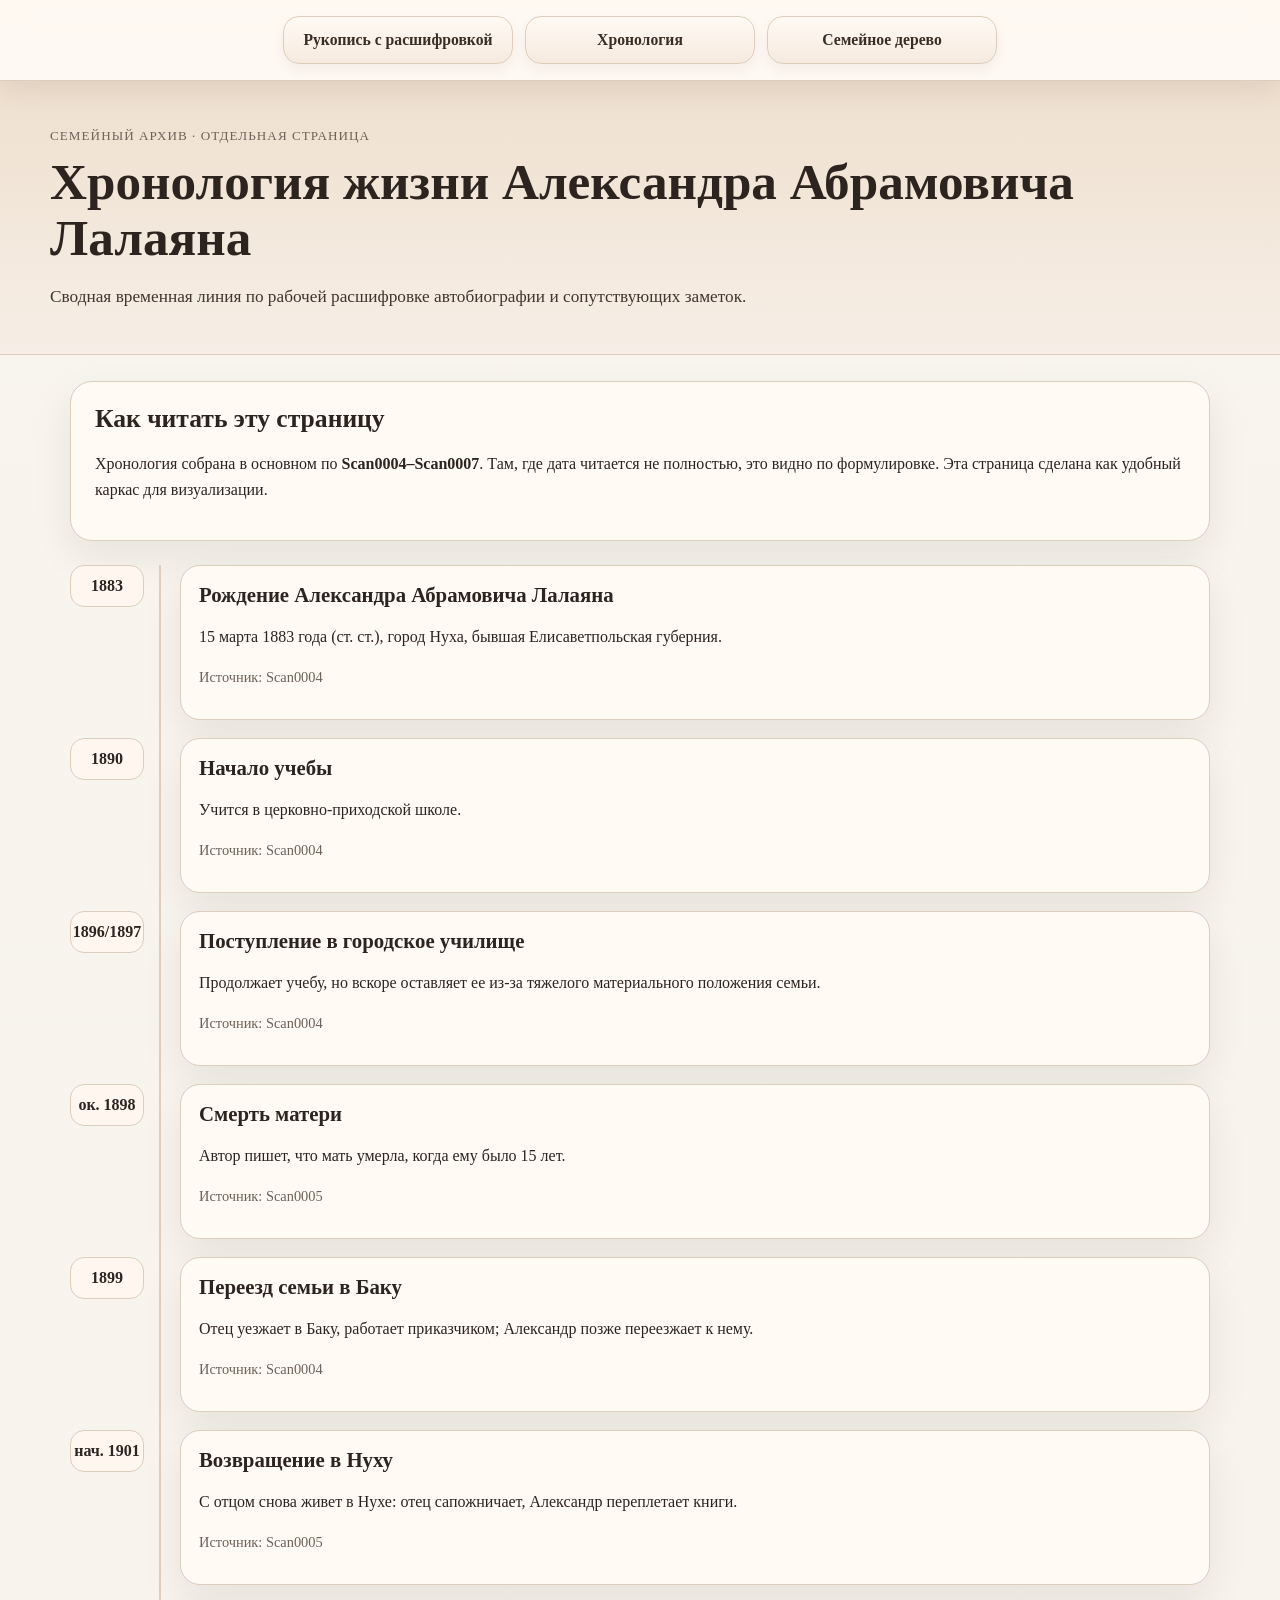
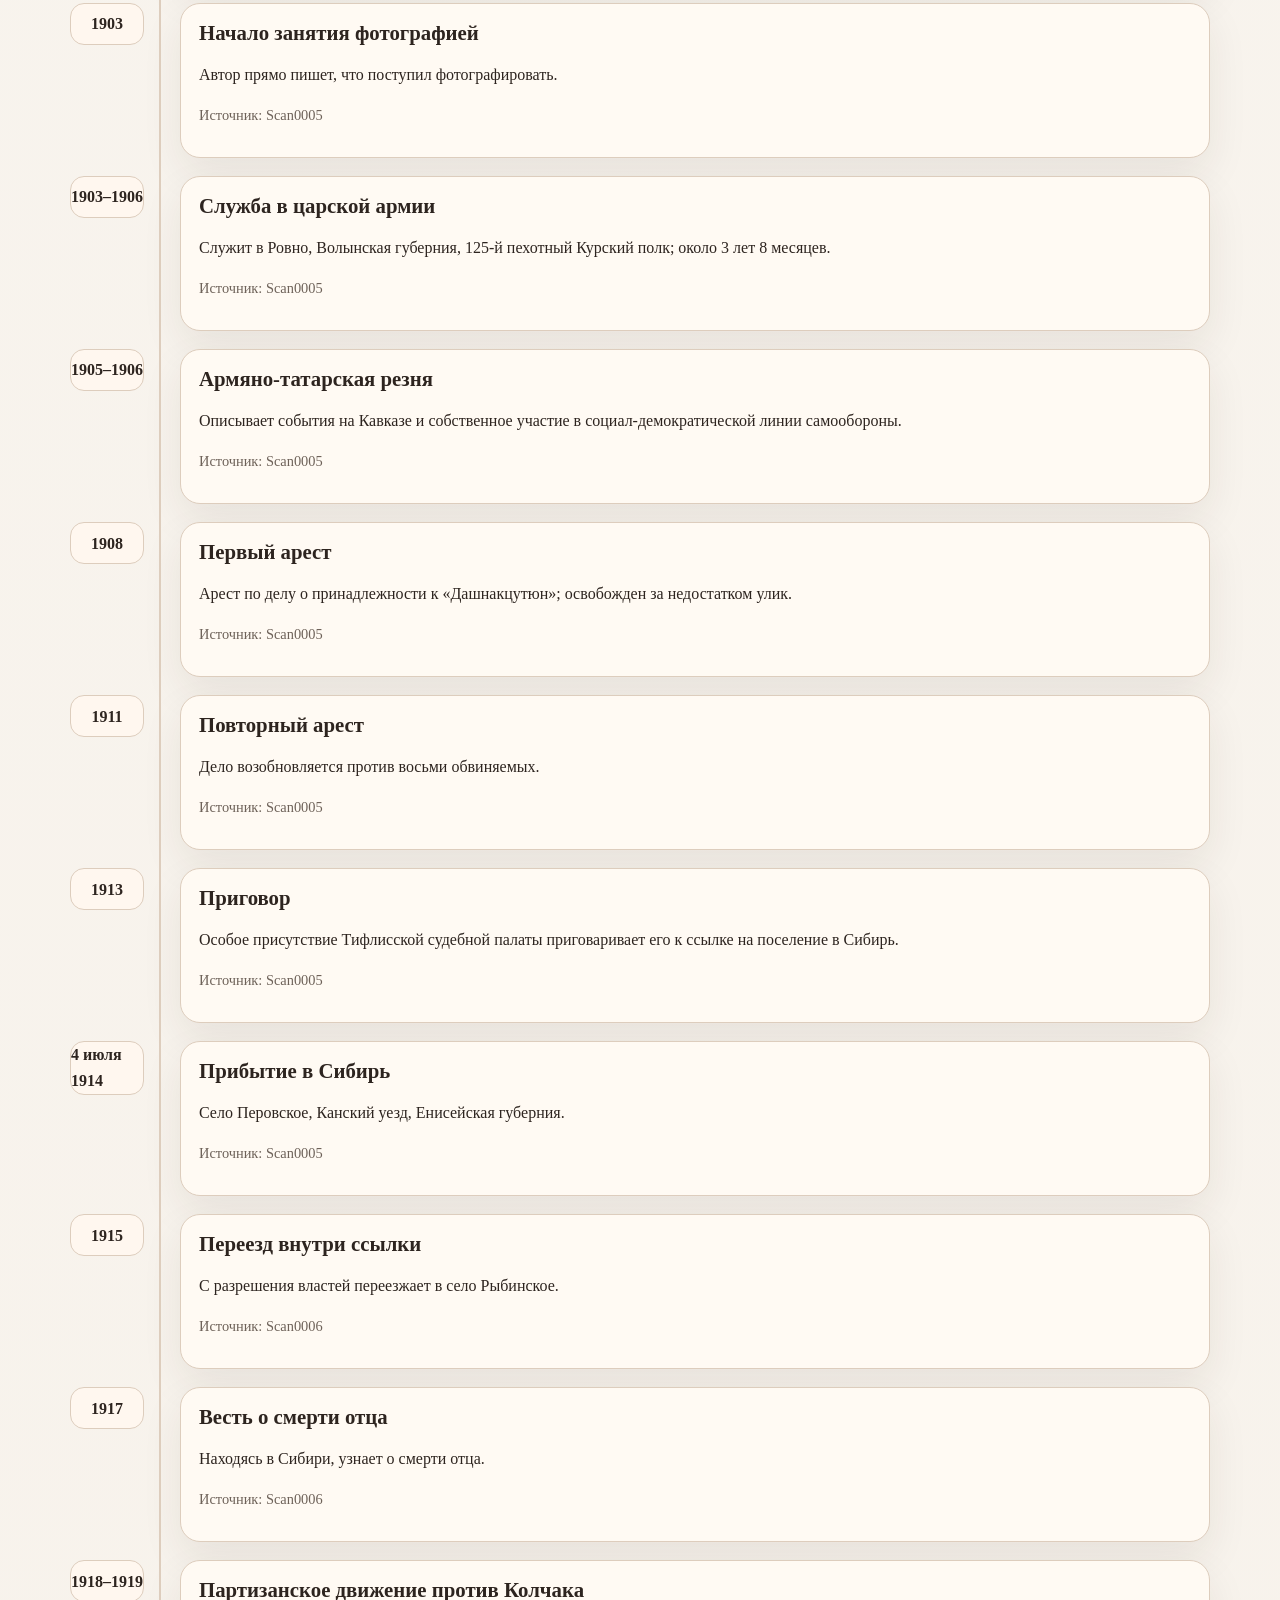
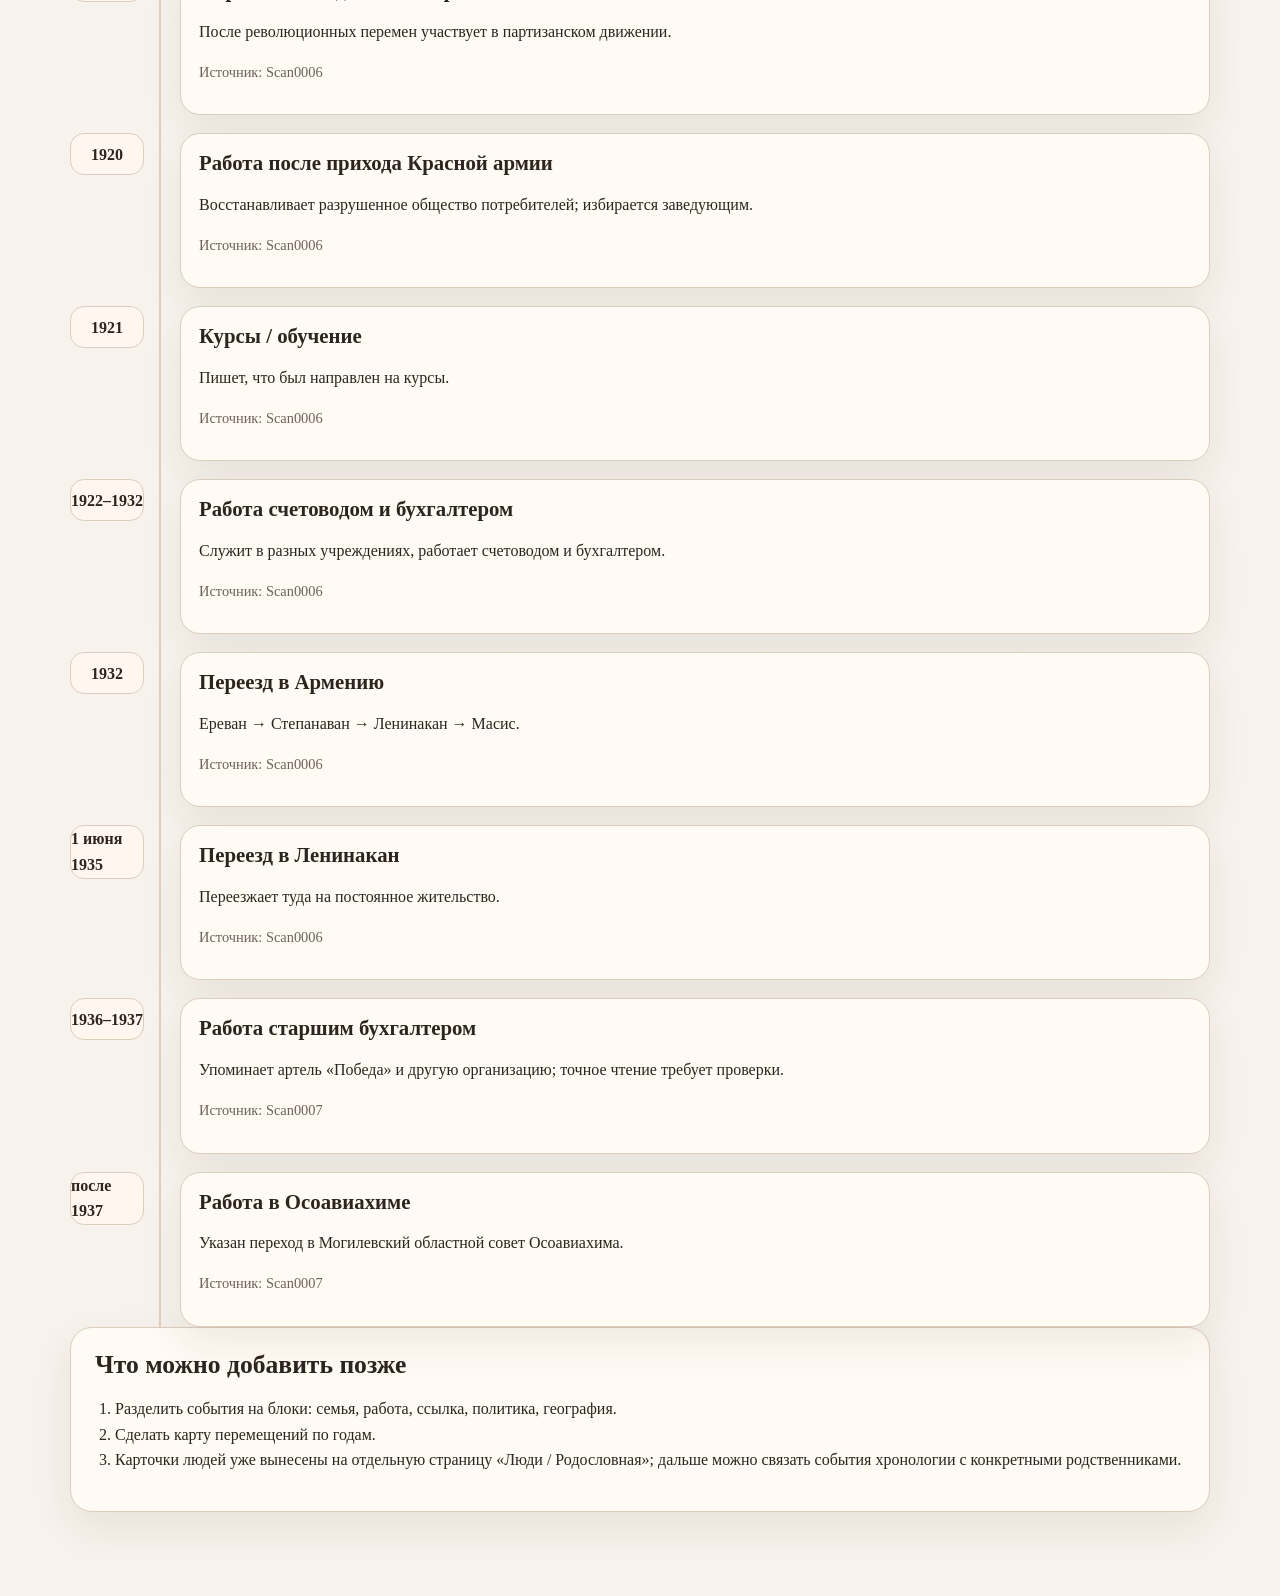
==== chronology.html @ f96d13f4 "initial version" ====
<!doctype html>
<html lang="ru">
  <head>
    <meta charset="UTF-8" />
    <meta name="viewport" content="width=device-width, initial-scale=1.0" />
    <title>Хронология жизни — А. А. Лалаян</title>
    <link rel="stylesheet" href="styles.css" />
  </head>
  <body>
    <nav class="top-nav" aria-label="Основная навигация">
      <a href="index.html">Рукопись с расшифровкой</a>
      <a href="chronology.html">Хронология</a>
      <a href="people.html">Семейное дерево</a>
    </nav>
    <header class="hero hero--small">
      <div class="hero__inner">
        <p class="eyebrow">Семейный архив · отдельная страница</p>
        <h1>Хронология жизни Александра Абрамовича Лалаяна</h1>
        <p class="lead">
          Сводная временная линия по рабочей расшифровке автобиографии и
          сопутствующих заметок.
        </p>
      </div>
    </header>
    <main class="container">
      <section class="intro-card">
        <h2>Как читать эту страницу</h2>
        <p>
          Хронология собрана в основном по <strong>Scan0004–Scan0007</strong>.
          Там, где дата читается не полностью, это видно по формулировке. Эта
          страница сделана как удобный каркас для визуализации.
        </p>
      </section>
      <section id="timeline" class="timeline">
        <article class="timeline-item">
          <div class="timeline-year">1883</div>
          <div class="timeline-content">
            <h3>Рождение Александра Абрамовича Лалаяна</h3>
            <p>
              15 марта 1883 года (ст. ст.), город Нуха, бывшая Елисаветпольская
              губерния.
            </p>
            <p class="timeline-source">Источник: Scan0004</p>
          </div>
        </article>

        <article class="timeline-item">
          <div class="timeline-year">1890</div>
          <div class="timeline-content">
            <h3>Начало учебы</h3>
            <p>Учится в церковно-приходской школе.</p>
            <p class="timeline-source">Источник: Scan0004</p>
          </div>
        </article>

        <article class="timeline-item">
          <div class="timeline-year">1896/1897</div>
          <div class="timeline-content">
            <h3>Поступление в городское училище</h3>
            <p>
              Продолжает учебу, но вскоре оставляет ее из-за тяжелого
              материального положения семьи.
            </p>
            <p class="timeline-source">Источник: Scan0004</p>
          </div>
        </article>

        <article class="timeline-item">
          <div class="timeline-year">ок. 1898</div>
          <div class="timeline-content">
            <h3>Смерть матери</h3>
            <p>Автор пишет, что мать умерла, когда ему было 15 лет.</p>
            <p class="timeline-source">Источник: Scan0005</p>
          </div>
        </article>

        <article class="timeline-item">
          <div class="timeline-year">1899</div>
          <div class="timeline-content">
            <h3>Переезд семьи в Баку</h3>
            <p>
              Отец уезжает в Баку, работает приказчиком; Александр позже
              переезжает к нему.
            </p>
            <p class="timeline-source">Источник: Scan0004</p>
          </div>
        </article>

        <article class="timeline-item">
          <div class="timeline-year">нач. 1901</div>
          <div class="timeline-content">
            <h3>Возвращение в Нуху</h3>
            <p>
              С отцом снова живет в Нухе: отец сапожничает, Александр
              переплетает книги.
            </p>
            <p class="timeline-source">Источник: Scan0005</p>
          </div>
        </article>

        <article class="timeline-item">
          <div class="timeline-year">1903</div>
          <div class="timeline-content">
            <h3>Начало занятия фотографией</h3>
            <p>Автор прямо пишет, что поступил фотографировать.</p>
            <p class="timeline-source">Источник: Scan0005</p>
          </div>
        </article>

        <article class="timeline-item">
          <div class="timeline-year">1903–1906</div>
          <div class="timeline-content">
            <h3>Служба в царской армии</h3>
            <p>
              Служит в Ровно, Волынская губерния, 125-й пехотный Курский полк;
              около 3 лет 8 месяцев.
            </p>
            <p class="timeline-source">Источник: Scan0005</p>
          </div>
        </article>

        <article class="timeline-item">
          <div class="timeline-year">1905–1906</div>
          <div class="timeline-content">
            <h3>Армяно-татарская резня</h3>
            <p>
              Описывает события на Кавказе и собственное участие в
              социал-демократической линии самообороны.
            </p>
            <p class="timeline-source">Источник: Scan0005</p>
          </div>
        </article>

        <article class="timeline-item">
          <div class="timeline-year">1908</div>
          <div class="timeline-content">
            <h3>Первый арест</h3>
            <p>
              Арест по делу о принадлежности к «Дашнакцутюн»; освобожден за
              недостатком улик.
            </p>
            <p class="timeline-source">Источник: Scan0005</p>
          </div>
        </article>

        <article class="timeline-item">
          <div class="timeline-year">1911</div>
          <div class="timeline-content">
            <h3>Повторный арест</h3>
            <p>Дело возобновляется против восьми обвиняемых.</p>
            <p class="timeline-source">Источник: Scan0005</p>
          </div>
        </article>

        <article class="timeline-item">
          <div class="timeline-year">1913</div>
          <div class="timeline-content">
            <h3>Приговор</h3>
            <p>
              Особое присутствие Тифлисской судебной палаты приговаривает его к
              ссылке на поселение в Сибирь.
            </p>
            <p class="timeline-source">Источник: Scan0005</p>
          </div>
        </article>

        <article class="timeline-item">
          <div class="timeline-year">4 июля 1914</div>
          <div class="timeline-content">
            <h3>Прибытие в Сибирь</h3>
            <p>Село Перовское, Канский уезд, Енисейская губерния.</p>
            <p class="timeline-source">Источник: Scan0005</p>
          </div>
        </article>

        <article class="timeline-item">
          <div class="timeline-year">1915</div>
          <div class="timeline-content">
            <h3>Переезд внутри ссылки</h3>
            <p>С разрешения властей переезжает в село Рыбинское.</p>
            <p class="timeline-source">Источник: Scan0006</p>
          </div>
        </article>

        <article class="timeline-item">
          <div class="timeline-year">1917</div>
          <div class="timeline-content">
            <h3>Весть о смерти отца</h3>
            <p>Находясь в Сибири, узнает о смерти отца.</p>
            <p class="timeline-source">Источник: Scan0006</p>
          </div>
        </article>

        <article class="timeline-item">
          <div class="timeline-year">1918–1919</div>
          <div class="timeline-content">
            <h3>Партизанское движение против Колчака</h3>
            <p>
              После революционных перемен участвует в партизанском движении.
            </p>
            <p class="timeline-source">Источник: Scan0006</p>
          </div>
        </article>

        <article class="timeline-item">
          <div class="timeline-year">1920</div>
          <div class="timeline-content">
            <h3>Работа после прихода Красной армии</h3>
            <p>
              Восстанавливает разрушенное общество потребителей; избирается
              заведующим.
            </p>
            <p class="timeline-source">Источник: Scan0006</p>
          </div>
        </article>

        <article class="timeline-item">
          <div class="timeline-year">1921</div>
          <div class="timeline-content">
            <h3>Курсы / обучение</h3>
            <p>Пишет, что был направлен на курсы.</p>
            <p class="timeline-source">Источник: Scan0006</p>
          </div>
        </article>

        <article class="timeline-item">
          <div class="timeline-year">1922–1932</div>
          <div class="timeline-content">
            <h3>Работа счетоводом и бухгалтером</h3>
            <p>
              Служит в разных учреждениях, работает счетоводом и бухгалтером.
            </p>
            <p class="timeline-source">Источник: Scan0006</p>
          </div>
        </article>

        <article class="timeline-item">
          <div class="timeline-year">1932</div>
          <div class="timeline-content">
            <h3>Переезд в Армению</h3>
            <p>Ереван → Степанаван → Ленинакан → Масис.</p>
            <p class="timeline-source">Источник: Scan0006</p>
          </div>
        </article>

        <article class="timeline-item">
          <div class="timeline-year">1 июня 1935</div>
          <div class="timeline-content">
            <h3>Переезд в Ленинакан</h3>
            <p>Переезжает туда на постоянное жительство.</p>
            <p class="timeline-source">Источник: Scan0006</p>
          </div>
        </article>

        <article class="timeline-item">
          <div class="timeline-year">1936–1937</div>
          <div class="timeline-content">
            <h3>Работа старшим бухгалтером</h3>
            <p>
              Упоминает артель «Победа» и другую организацию; точное чтение
              требует проверки.
            </p>
            <p class="timeline-source">Источник: Scan0007</p>
          </div>
        </article>

        <article class="timeline-item">
          <div class="timeline-year">после 1937</div>
          <div class="timeline-content">
            <h3>Работа в Осоавиахиме</h3>
            <p>Указан переход в Могилевский областной совет Осоавиахима.</p>
            <p class="timeline-source">Источник: Scan0007</p>
          </div>
        </article>
      </section>
      <section class="next-steps">
        <h2>Что можно добавить позже</h2>
        <ol>
          <li>
            Разделить события на блоки: семья, работа, ссылка, политика,
            география.
          </li>
          <li>Сделать карту перемещений по годам.</li>
          <li>
            Карточки людей уже вынесены на отдельную страницу «Люди /
            Родословная»; дальше можно связать события хронологии с конкретными
            родственниками.
          </li>
        </ol>
      </section>
    </main>
  </body>
</html>
---- styles.css ----
:root {
  --bg: #f7f2eb;
  --paper: #fffaf3;
  --ink: #2d241f;
  --muted: #6e6259;
  --line: #ddcdbd;
  --accent: #8b5e3c;
  --accent-soft: #f0e2d3;
  --shadow: 0 16px 40px rgba(50, 35, 20, 0.08);
}
* {
  box-sizing: border-box;
}
html {
  scroll-behavior: smooth;
}
body {
  margin: 0;
  font-family: Georgia, "Times New Roman", serif;
  color: var(--ink);
  background: linear-gradient(
    180deg,
    #f6efe6 0%,
    #f8f4ee 180px,
    var(--bg) 100%
  );
  line-height: 1.6;
}
img {
  max-width: 100%;
  display: block;
}
a {
  color: inherit;
}
.hero {
  padding: 56px 20px 28px;
  border-bottom: 1px solid var(--line);
  background: linear-gradient(180deg, #efe0cf 0, #f6eee6 100%);
}
.hero--small {
  padding-top: 44px;
}
.hero__inner,
.container {
  max-width: 1180px;
  margin: 0 auto;
}
.eyebrow {
  text-transform: uppercase;
  letter-spacing: 0.08em;
  font-size: 0.82rem;
  color: var(--muted);
  margin: 0 0 8px;
}
h1 {
  font-size: clamp(2rem, 4vw, 3.4rem);
  line-height: 1.1;
  margin: 0.2rem 0 1rem;
}
h2 {
  font-size: clamp(1.5rem, 2vw, 2.2rem);
  line-height: 1.2;
  margin: 0;
}
h3 {
  font-size: 1.3rem;
  line-height: 1.25;
  margin: 0;
}
h4 {
  font-size: 1.02rem;
  margin: 0 0 0.7rem;
}
.lead {
  max-width: 860px;
  font-size: 1.08rem;
  color: #41352d;
  margin: 0 0 1rem;
}
.hero__note,
.intro-card,
.section-intro,
.next-steps {
  background: var(--paper);
  border: 1px solid var(--line);
  border-radius: 22px;
  box-shadow: var(--shadow);
}
.hero__note {
  max-width: 860px;
  padding: 14px 16px;
  margin: 18px 0 0;
}
.quick-nav {
  display: flex;
  flex-wrap: wrap;
  gap: 10px;
  margin-top: 18px;
}
.quick-nav a,
.primary-link,
.open-file,
.open-image {
  display: inline-flex;
  align-items: center;
  justify-content: center;
  min-height: 42px;
  padding: 10px 14px;
  border-radius: 999px;
  text-decoration: none;
  border: 1px solid var(--line);
  background: #fff7ef;
  color: #3b2d24;
  font-size: 0.96rem;
  cursor: pointer;
}
.quick-nav a:hover,
.primary-link:hover,
.open-file:hover,
.open-image:hover {
  background: #f3e3d3;
}
.container {
  padding: 26px 20px 60px;
}
.intro-card,
.next-steps {
  padding: 22px 24px;
  margin-bottom: 24px;
}
.simple-note {
  color: var(--muted);
}
.cta-row {
  margin-top: 14px;
}
.doc-section {
  margin: 34px 0 44px;
}
.section-head {
  display: flex;
  gap: 20px;
  justify-content: space-between;
  align-items: flex-end;
  margin-bottom: 14px;
}
.section-kicker {
  margin: 0 0 4px;
  color: var(--muted);
  text-transform: uppercase;
  letter-spacing: 0.08em;
  font-size: 0.8rem;
}
.section-note {
  margin: 0;
  color: var(--muted);
  font-size: 0.95rem;
}
.section-intro {
  padding: 16px 18px;
  margin-bottom: 16px;
}
.page-card {
  background: var(--paper);
  border: 1px solid var(--line);
  border-radius: 28px;
  box-shadow: var(--shadow);
  padding: 22px;
  margin-bottom: 20px;
}
.page-card__header {
  display: flex;
  gap: 16px;
  justify-content: space-between;
  align-items: flex-start;
  margin-bottom: 18px;
}
.page-number {
  color: var(--muted);
  margin: 0 0 4px;
  font-size: 0.92rem;
}
.page-actions {
  display: flex;
  gap: 10px;
  flex-wrap: wrap;
}
.page-layout {
  display: grid;
  grid-template-columns: minmax(260px, 330px) 1fr;
  gap: 22px;
}
.original-panel {
  position: sticky;
  top: 16px;
  align-self: start;
}
.image-button {
  display: block;
  width: 100%;
  padding: 0;
  border: none;
  background: transparent;
  cursor: zoom-in;
}
.image-button img {
  border-radius: 18px;
  border: 1px solid var(--line);
  box-shadow: 0 10px 26px rgba(40, 26, 12, 0.08);
}
.caption {
  color: var(--muted);
  font-size: 0.9rem;
  margin: 10px 0 0;
}
.text-panel {
  display: grid;
  gap: 16px;
}
.text-block {
  border: 1px solid var(--line);
  border-radius: 18px;
  padding: 16px 18px;
  background: #fffefb;
}
.text-block.modern {
  background: var(--accent-soft);
}
.text-block p:last-child {
  margin-bottom: 0;
}
.timeline {
  position: relative;
  display: grid;
  gap: 18px;
}
.timeline::before {
  content: "";
  position: absolute;
  left: 89px;
  top: 0;
  bottom: 0;
  width: 2px;
  background: var(--line);
}
.timeline-item {
  display: grid;
  grid-template-columns: 90px 1fr;
  gap: 20px;
  align-items: flex-start;
}
.timeline-year {
  position: relative;
  z-index: 1;
  display: inline-flex;
  align-items: center;
  justify-content: center;
  width: 74px;
  min-height: 42px;
  border-radius: 14px;
  background: #fff7ef;
  border: 1px solid var(--line);
  font-weight: 700;
}
.timeline-content {
  background: var(--paper);
  border: 1px solid var(--line);
  border-radius: 20px;
  padding: 16px 18px;
  box-shadow: var(--shadow);
}
.timeline-content h3 {
  margin-bottom: 6px;
}
.timeline-source {
  color: var(--muted);
  font-size: 0.9rem;
}
.lightbox[hidden] {
  display: none;
}
.lightbox {
  position: fixed;
  inset: 0;
  z-index: 50;
}
.lightbox__backdrop {
  position: absolute;
  inset: 0;
  background: rgba(18, 12, 8, 0.78);
}
.lightbox__dialog {
  position: relative;
  z-index: 1;
  width: min(96vw, 1200px);
  max-height: 92vh;
  overflow: auto;
  margin: 3vh auto;
  background: #17110d;
  color: #fff;
  border-radius: 18px;
  padding: 18px;
}
.lightbox__close {
  position: absolute;
  right: 10px;
  top: 8px;
  border: none;
  background: transparent;
  color: #fff;
  font-size: 2rem;
  cursor: pointer;
}
.lightbox__title {
  margin: 0 0 12px;
  color: #ead9c8;
  padding-right: 30px;
}
.lightbox__dialog img {
  width: 100%;
  height: auto;
  border-radius: 12px;
}
ol,
ul {
  padding-left: 1.25rem;
}
code {
  background: #f5e8dc;
  border-radius: 6px;
  padding: 0.1rem 0.35rem;
}
@media (max-width: 920px) {
  .page-layout {
    grid-template-columns: 1fr;
  }
  .original-panel {
    position: static;
  }
  .page-card__header,
  .section-head {
    flex-direction: column;
    align-items: flex-start;
  }
  .timeline::before {
    left: 20px;
  }
  .timeline-item {
    grid-template-columns: 1fr;
  }
  .timeline-year {
    width: auto;
    max-width: 170px;
  }
}

.stats-grid {
  display: grid;
  grid-template-columns: repeat(4, minmax(0, 1fr));
  gap: 14px;
  margin-top: 18px;
}
.stat-card,
.person-highlight,
.person-card {
  background: var(--paper);
  border: 1px solid var(--line);
  border-radius: 22px;
  box-shadow: var(--shadow);
}
.stat-card {
  padding: 18px 16px;
  display: grid;
  gap: 6px;
  text-align: center;
}
.stat-card strong {
  font-size: 1.8rem;
  line-height: 1;
}
.stat-card span {
  color: var(--muted);
}
.highlights-grid {
  display: grid;
  grid-template-columns: repeat(2, minmax(0, 1fr));
  gap: 18px;
}
.person-highlight {
  padding: 18px;
}
.person-branch {
  margin: 0 0 6px;
  color: var(--muted);
  text-transform: uppercase;
  letter-spacing: 0.08em;
  font-size: 0.78rem;
}
.person-years {
  margin: 0.25rem 0 0.75rem;
  color: #4b4038;
  font-weight: 600;
}
.filter-toolbar {
  background: var(--paper);
  border: 1px solid var(--line);
  border-radius: 22px;
  box-shadow: var(--shadow);
  padding: 18px;
}
.search-label {
  display: block;
  font-weight: 700;
  margin-bottom: 8px;
}
.search-input {
  width: 100%;
  min-height: 46px;
  border: 1px solid var(--line);
  border-radius: 14px;
  padding: 10px 14px;
  font: inherit;
  background: #fffefb;
}
.filter-row {
  display: flex;
  flex-wrap: wrap;
  gap: 10px;
  margin-top: 14px;
}
.filter-chip {
  display: inline-flex;
  gap: 8px;
  align-items: center;
  border: 1px solid var(--line);
  background: #fff7ef;
  color: #3b2d24;
  padding: 9px 12px;
  border-radius: 999px;
  cursor: pointer;
  font: inherit;
}
.filter-chip span {
  display: inline-flex;
  min-width: 24px;
  height: 24px;
  align-items: center;
  justify-content: center;
  border-radius: 999px;
  background: #fff;
  border: 1px solid var(--line);
  font-size: 0.85rem;
}
.filter-chip.is-active {
  background: #ead6c0;
}
.people-grid {
  display: grid;
  grid-template-columns: repeat(2, minmax(0, 1fr));
  gap: 18px;
}
.person-card {
  padding: 18px;
}
.person-card__top {
  display: flex;
  justify-content: space-between;
  gap: 14px;
  align-items: flex-start;
  margin-bottom: 12px;
}
.person-badges {
  display: flex;
  flex-wrap: wrap;
  gap: 8px;
  justify-content: flex-end;
}
.person-badges span {
  display: inline-flex;
  align-items: center;
  min-height: 28px;
  padding: 4px 10px;
  border-radius: 999px;
  background: #fff7ef;
  border: 1px solid var(--line);
  font-size: 0.88rem;
}
.person-card__body p {
  margin: 0.55rem 0;
}
.person-card.is-hidden {
  display: none;
}
.muted-link {
  color: var(--muted);
}
@media (max-width: 920px) {
  .stats-grid,
  .highlights-grid,
  .people-grid {
    grid-template-columns: 1fr;
  }
}

/* navbar */
/* top navigation — mobile first */
nav {
  position: sticky;
  top: 0;
  z-index: 40;
  display: grid;
  grid-template-columns: 1fr;
  gap: 10px;
  padding: 12px 16px;
  background: rgba(255, 250, 243, 0.92);
  backdrop-filter: blur(10px);
  -webkit-backdrop-filter: blur(10px);
  border-bottom: 1px solid var(--line);
  box-shadow: 0 10px 24px rgba(50, 35, 20, 0.08);
}

nav a {
  display: flex;
  align-items: center;
  justify-content: center;
  min-height: 48px;
  padding: 12px 16px;
  text-decoration: none;
  text-align: center;
  font-weight: 600;
  font-size: 0.98rem;
  line-height: 1.25;
  color: #3b2d24;
  background: linear-gradient(180deg, #fffaf4 0%, #f6eadf 100%);
  border: 1px solid var(--line);
  border-radius: 16px;
  box-shadow: 0 6px 14px rgba(50, 35, 20, 0.06);
  transition:
    transform 0.18s ease,
    box-shadow 0.18s ease,
    background 0.18s ease,
    border-color 0.18s ease;
}

nav a:hover {
  background: linear-gradient(180deg, #fff7ef 0%, #f1dfcc 100%);
  border-color: #ceb49d;
  box-shadow: 0 10px 20px rgba(50, 35, 20, 0.1);
  transform: translateY(-1px);
}

nav a:active {
  transform: translateY(0);
  box-shadow: 0 4px 10px rgba(50, 35, 20, 0.08);
}

nav a:focus-visible {
  outline: 3px solid rgba(139, 94, 60, 0.18);
  outline-offset: 2px;
  border-color: var(--accent);
}

/* make the section nav more mobile-friendly too */
.quick-nav {
  display: grid;
  grid-template-columns: 1fr;
  gap: 10px;
  margin-top: 18px;
}

.quick-nav a {
  width: 100%;
  min-height: 46px;
  justify-content: center;
  text-align: center;
  font-weight: 600;
  border-radius: 16px;
  box-shadow: 0 6px 14px rgba(50, 35, 20, 0.05);
}

/* tablet and up */
@media (min-width: 700px) {
  nav {
    display: flex;
    flex-wrap: wrap;
    justify-content: center;
    gap: 12px;
    padding: 14px 20px;
  }

  nav a {
    min-width: 210px;
  }

  .quick-nav {
    display: flex;
    flex-wrap: wrap;
    gap: 10px;
  }

  .quick-nav a {
    width: auto;
  }
}

/* desktop polish */
@media (min-width: 1024px) {
  nav {
    padding: 16px 24px;
  }

  nav a {
    min-width: 230px;
    padding: 13px 18px;
  }
}
nav a[aria-current="page"] {
  background: linear-gradient(180deg, #ead8c4 0%, #e2ccb4 100%);
  border-color: var(--accent);
  color: #2f2118;
  box-shadow: inset 0 1px 0 rgba(255, 255, 255, 0.45);
}
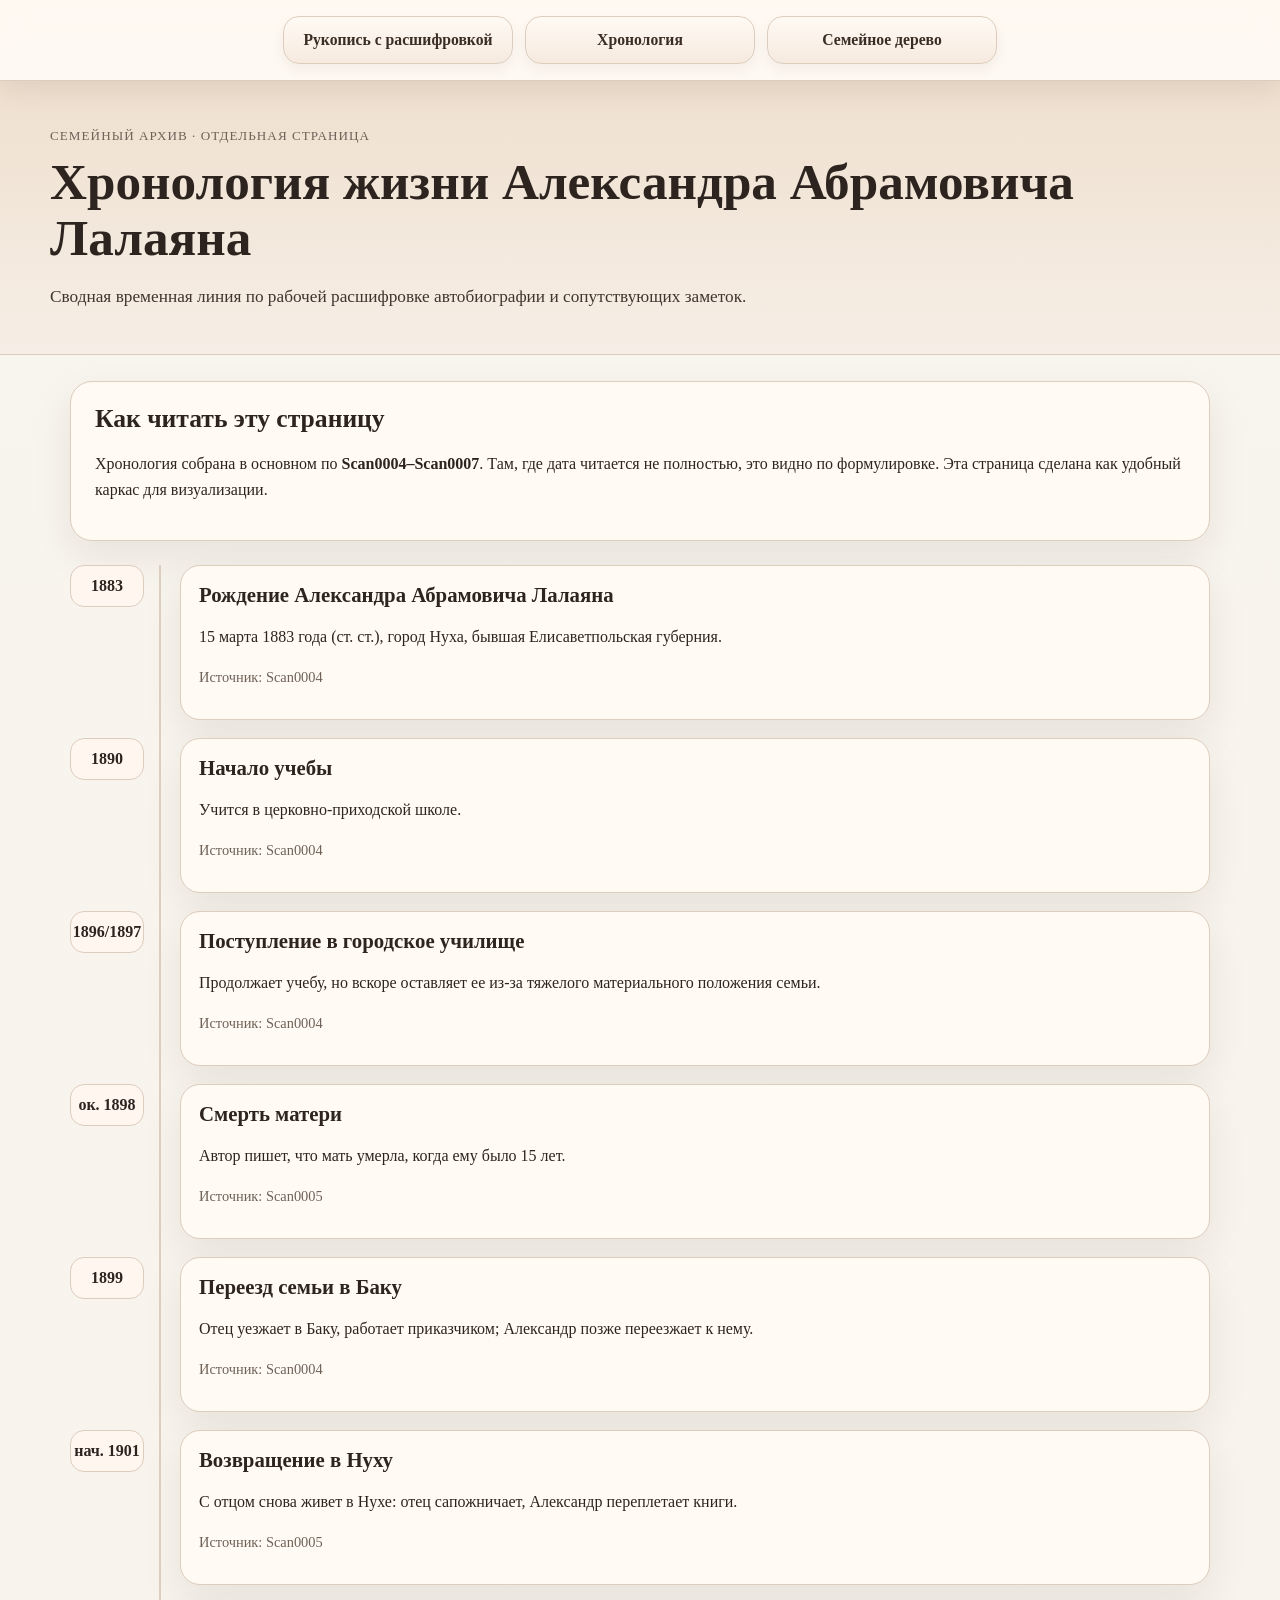
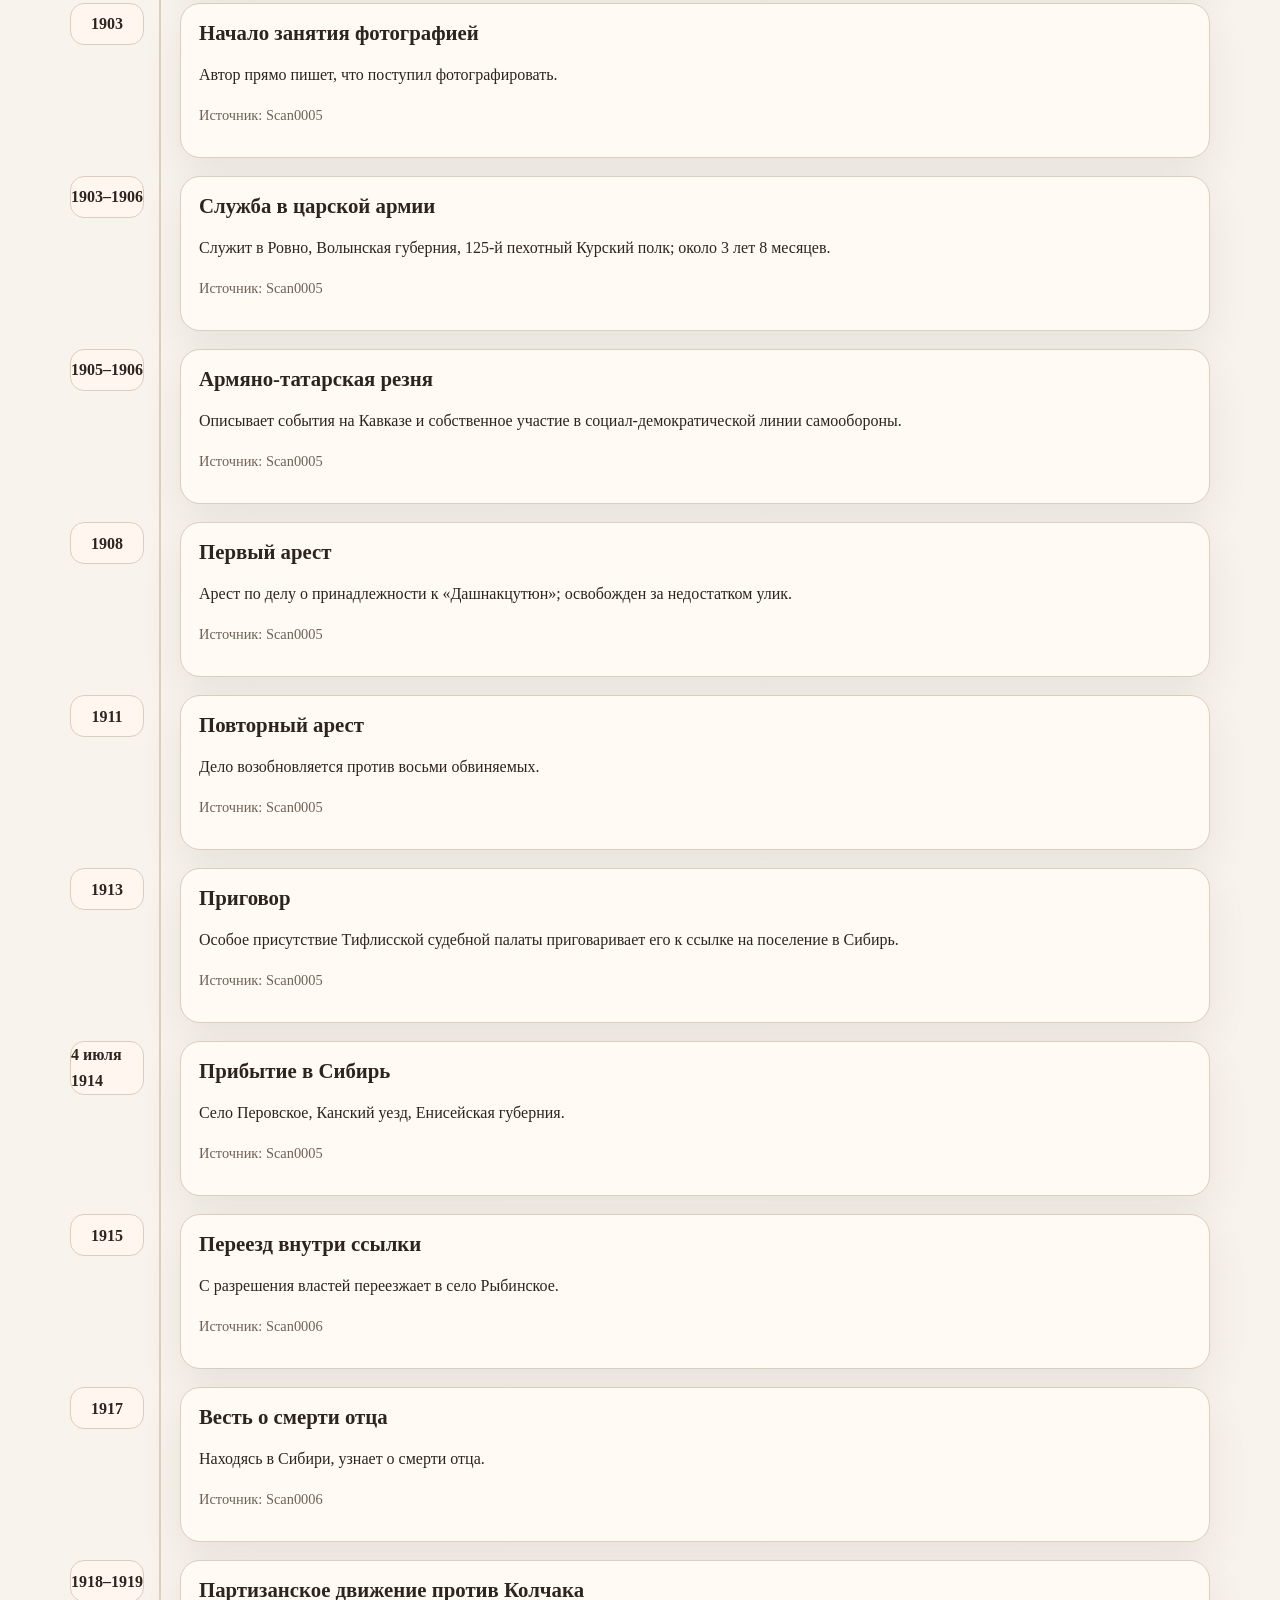
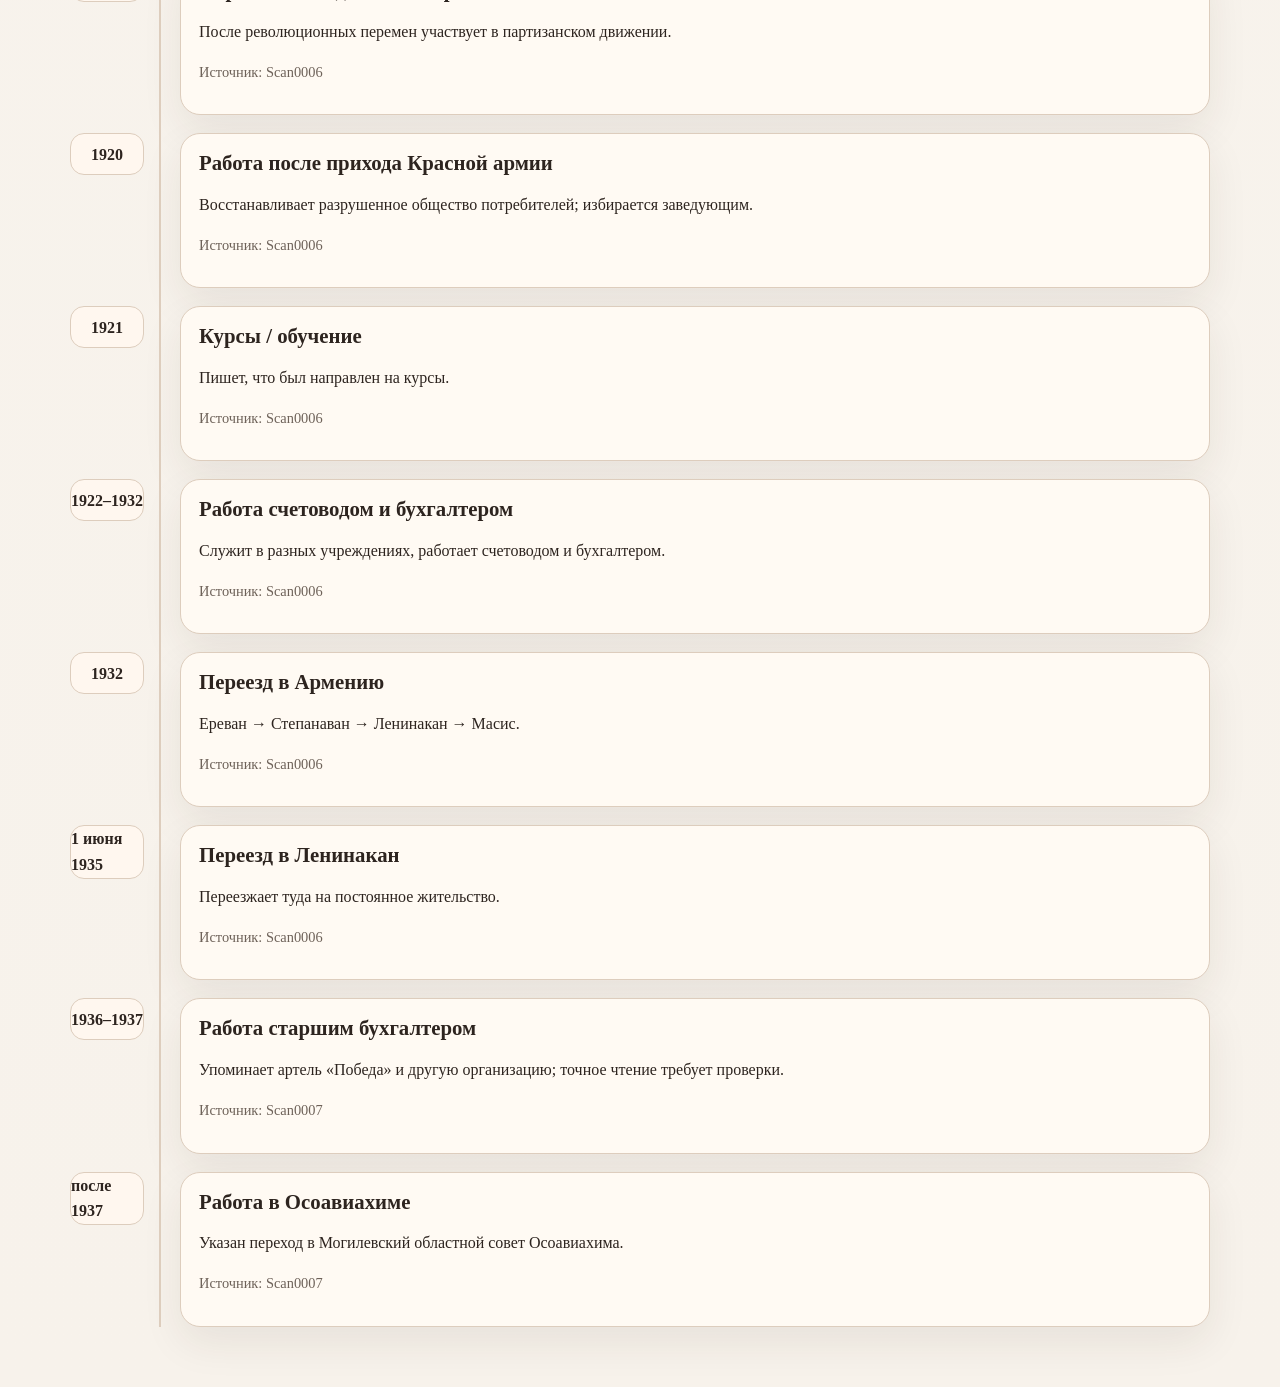
==== commit 2f348636: "updated Scan0004 text" ====
--- a/chronology.html
+++ b/chronology.html
@@ -273,21 +273,6 @@
           </div>
         </article>
       </section>
-      <section class="next-steps">
-        <h2>Что можно добавить позже</h2>
-        <ol>
-          <li>
-            Разделить события на блоки: семья, работа, ссылка, политика,
-            география.
-          </li>
-          <li>Сделать карту перемещений по годам.</li>
-          <li>
-            Карточки людей уже вынесены на отдельную страницу «Люди /
-            Родословная»; дальше можно связать события хронологии с конкретными
-            родственниками.
-          </li>
-        </ol>
-      </section>
     </main>
   </body>
 </html>
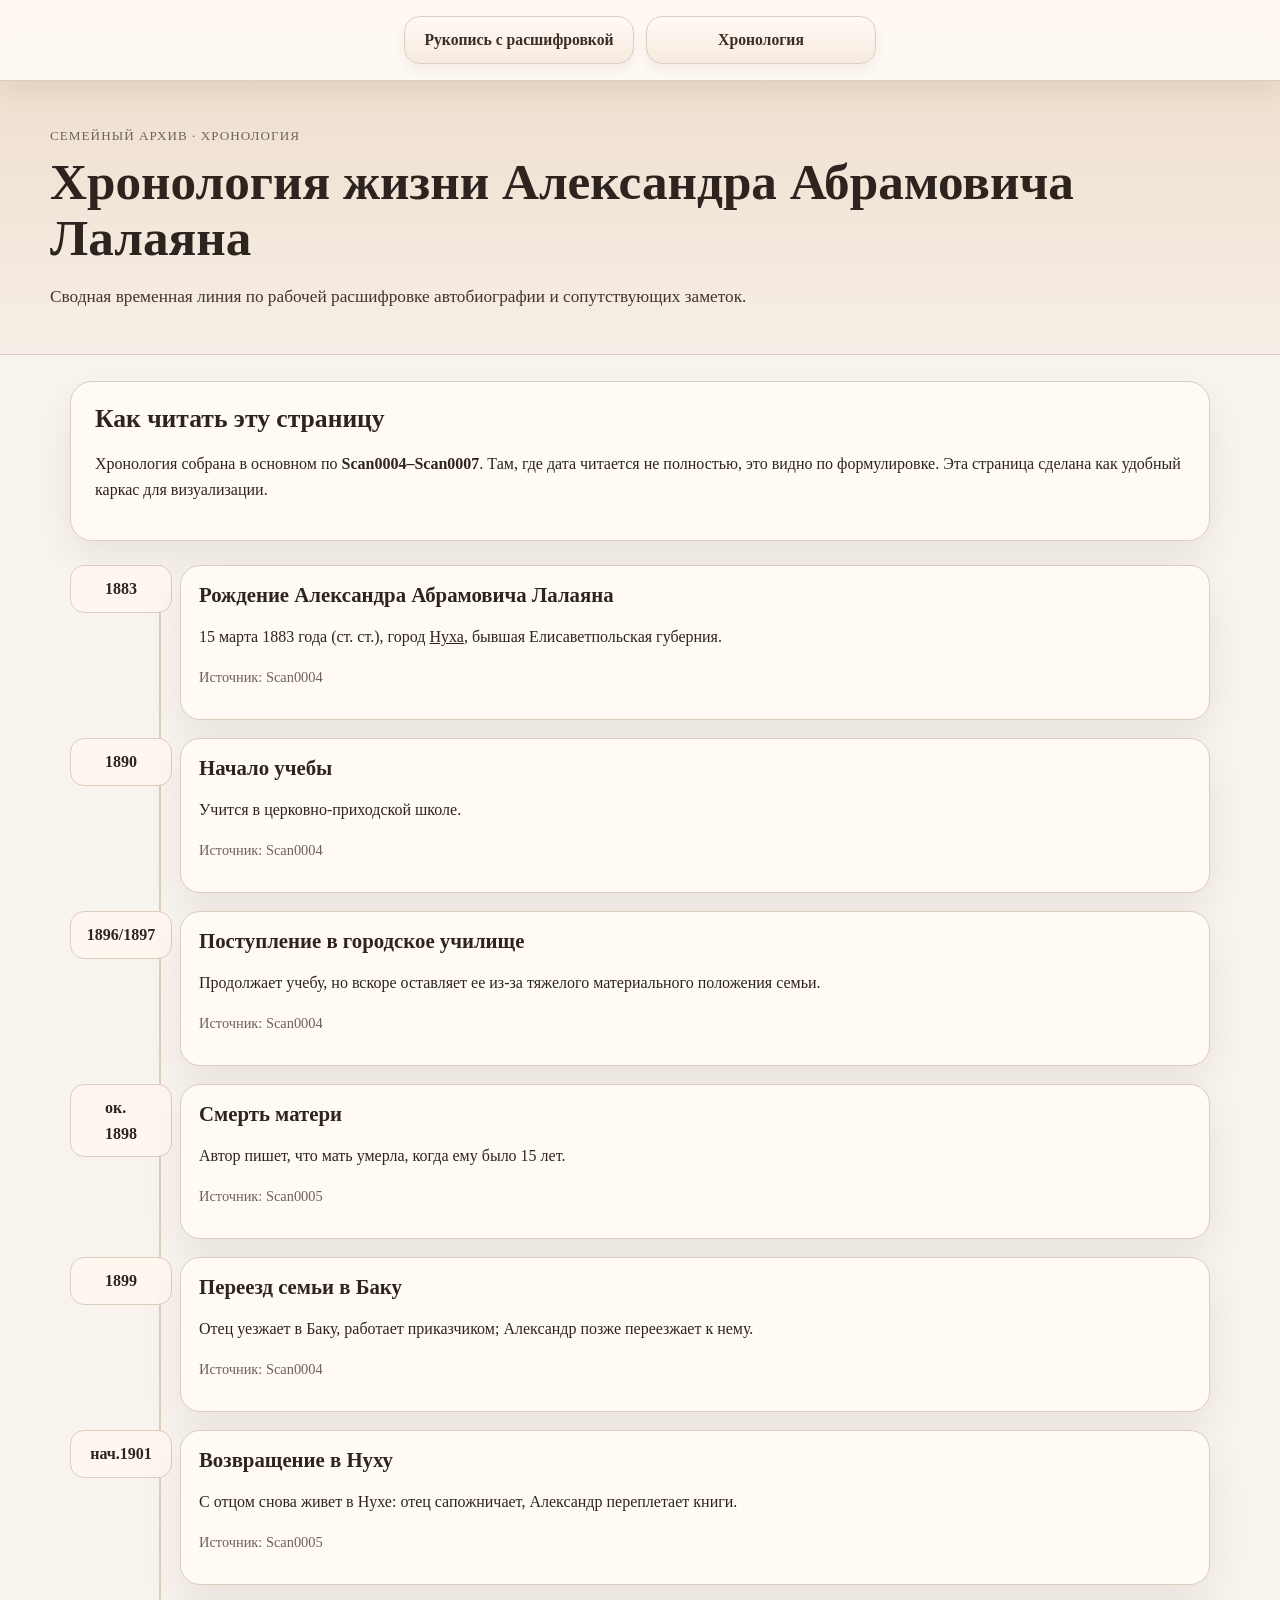
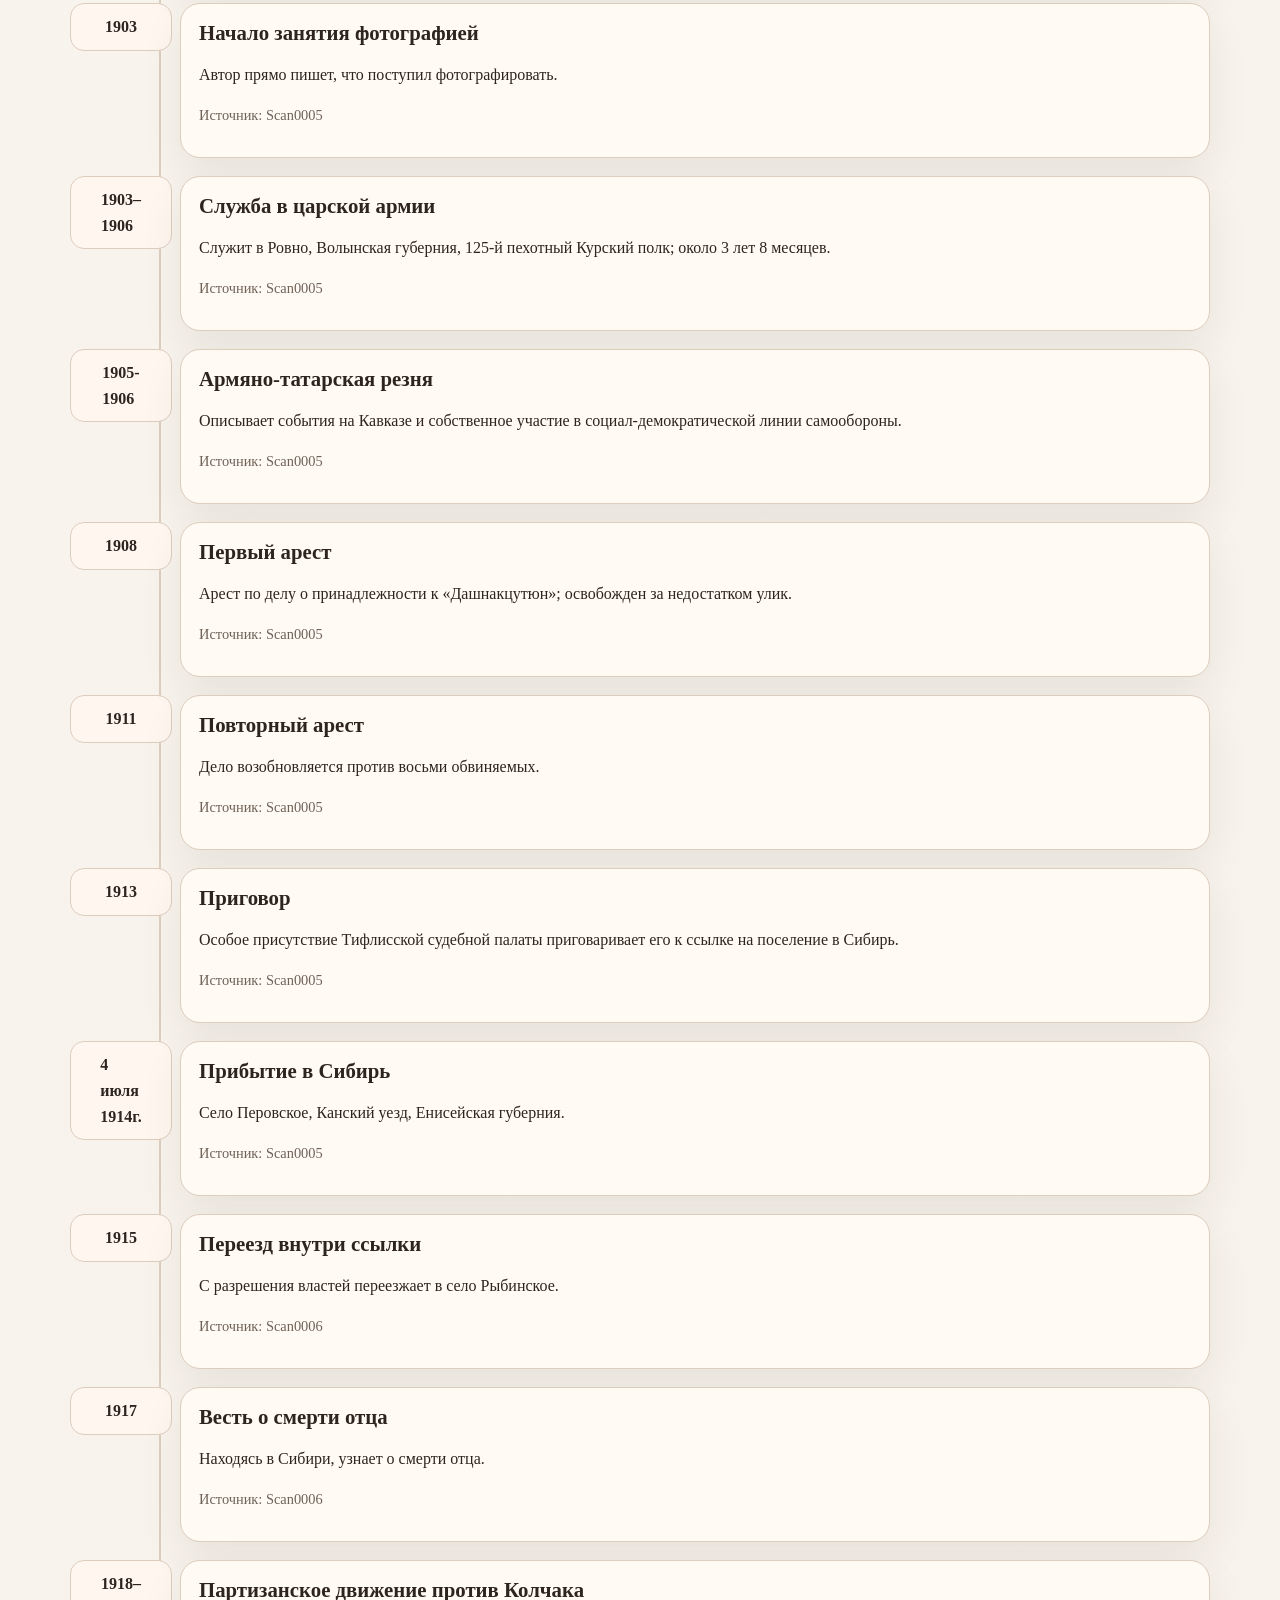
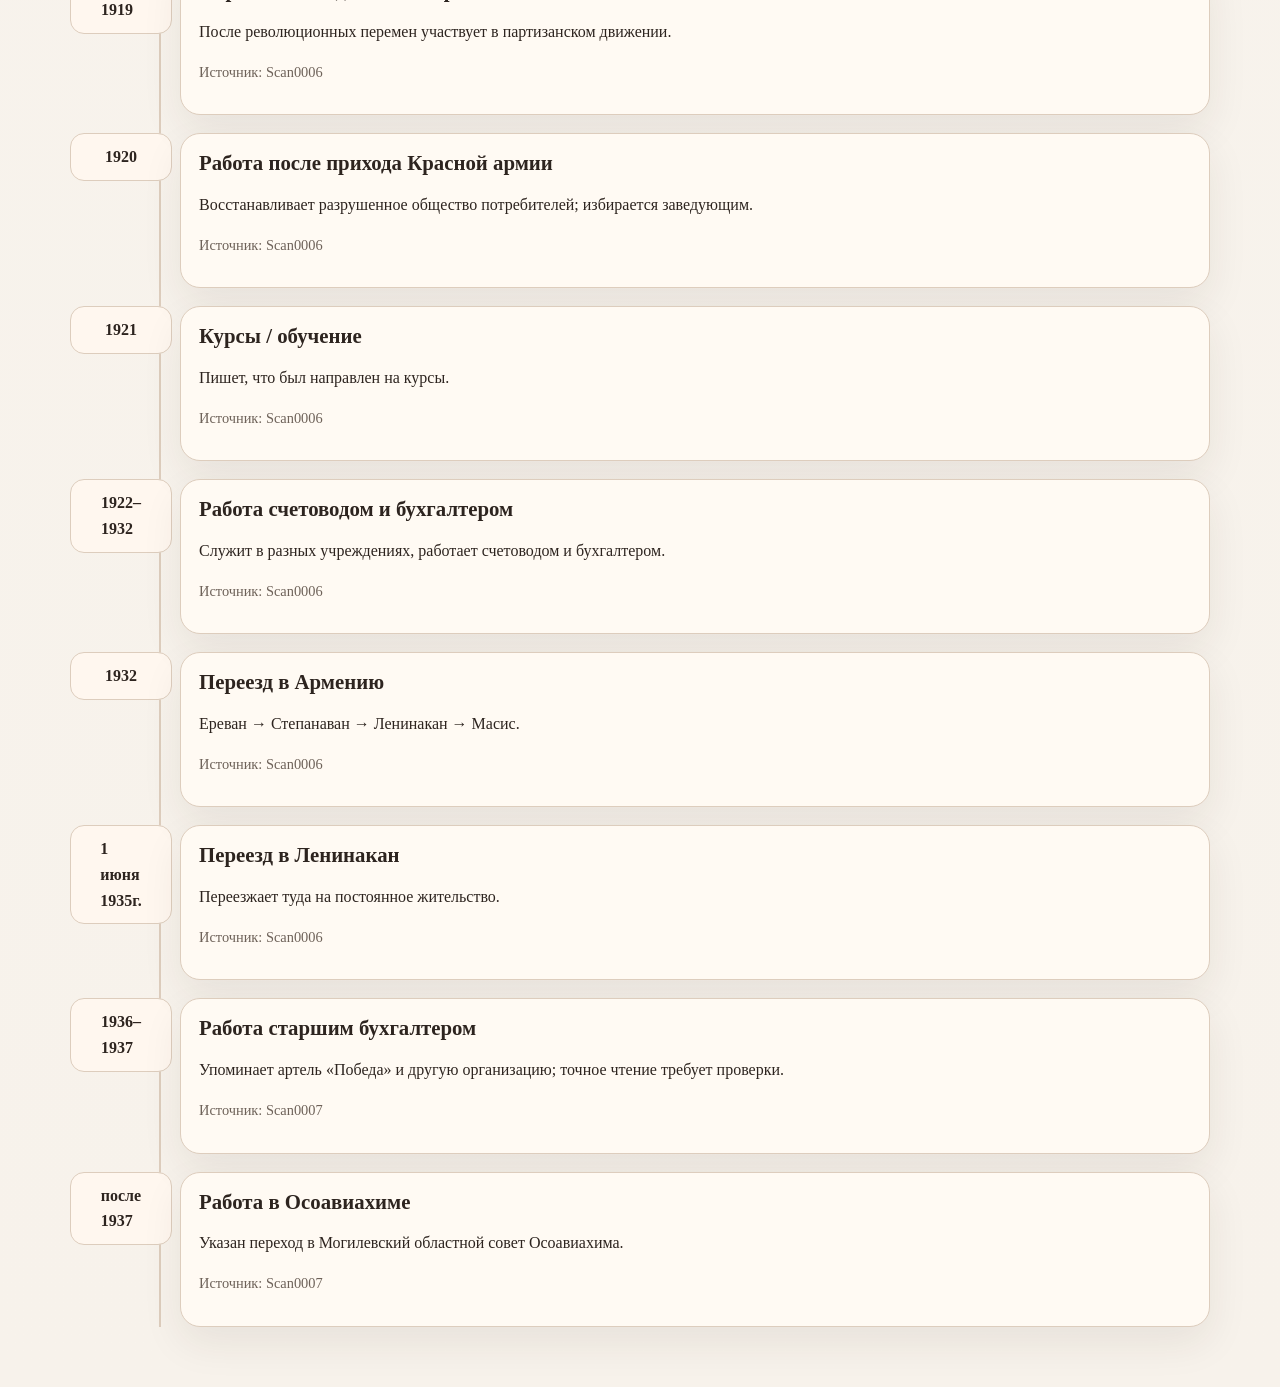
==== commit 9255654b: "udpated text for politics records" ====
--- a/chronology.html
+++ b/chronology.html
@@ -10,11 +10,10 @@
     <nav class="top-nav" aria-label="Основная навигация">
       <a href="index.html">Рукопись с расшифровкой</a>
       <a href="chronology.html">Хронология</a>
-      <a href="people.html">Семейное дерево</a>
     </nav>
     <header class="hero hero--small">
       <div class="hero__inner">
-        <p class="eyebrow">Семейный архив · отдельная страница</p>
+        <p class="eyebrow">Семейный архив · Хронология</p>
         <h1>Хронология жизни Александра Абрамовича Лалаяна</h1>
         <p class="lead">
           Сводная временная линия по рабочей расшифровке автобиографии и
@@ -37,7 +36,7 @@
           <div class="timeline-content">
             <h3>Рождение Александра Абрамовича Лалаяна</h3>
             <p>
-              15 марта 1883 года (ст. ст.), город Нуха, бывшая Елисаветпольская
+              15 марта 1883 года (ст. ст.), город <a href="http://www.brocgaus.ru/text/071/708.htm">Нуха</a>, бывшая Елисаветпольская
               губерния.
             </p>
             <p class="timeline-source">Источник: Scan0004</p>
@@ -87,7 +86,7 @@
         </article>
 
         <article class="timeline-item">
-          <div class="timeline-year">нач. 1901</div>
+          <div class="timeline-year">нач.1901</div>
           <div class="timeline-content">
             <h3>Возвращение в Нуху</h3>
             <p>
@@ -120,7 +119,7 @@
         </article>
 
         <article class="timeline-item">
-          <div class="timeline-year">1905–1906</div>
+          <div class="timeline-year">1905-1906</div>
           <div class="timeline-content">
             <h3>Армяно-татарская резня</h3>
             <p>
@@ -165,7 +164,7 @@
         </article>
 
         <article class="timeline-item">
-          <div class="timeline-year">4 июля 1914</div>
+          <div class="timeline-year">4 июля 1914г.</div>
           <div class="timeline-content">
             <h3>Прибытие в Сибирь</h3>
             <p>Село Перовское, Канский уезд, Енисейская губерния.</p>
@@ -244,7 +243,7 @@
         </article>
 
         <article class="timeline-item">
-          <div class="timeline-year">1 июня 1935</div>
+          <div class="timeline-year">1 июня 1935г.</div>
           <div class="timeline-content">
             <h3>Переезд в Ленинакан</h3>
             <p>Переезжает туда на постоянное жительство.</p>
--- a/styles.css
+++ b/styles.css
@@ -262,6 +262,7 @@
   background: #fff7ef;
   border: 1px solid var(--line);
   font-weight: 700;
+  padding: 10px 50px;
 }
 .timeline-content {
   background: var(--paper);
@@ -269,6 +270,7 @@
   border-radius: 20px;
   padding: 16px 18px;
   box-shadow: var(--shadow);
+  z-index: 2;
 }
 .timeline-content h3 {
   margin-bottom: 6px;
@@ -352,154 +354,6 @@
   .timeline-year {
     width: auto;
     max-width: 170px;
-  }
-}
-
-.stats-grid {
-  display: grid;
-  grid-template-columns: repeat(4, minmax(0, 1fr));
-  gap: 14px;
-  margin-top: 18px;
-}
-.stat-card,
-.person-highlight,
-.person-card {
-  background: var(--paper);
-  border: 1px solid var(--line);
-  border-radius: 22px;
-  box-shadow: var(--shadow);
-}
-.stat-card {
-  padding: 18px 16px;
-  display: grid;
-  gap: 6px;
-  text-align: center;
-}
-.stat-card strong {
-  font-size: 1.8rem;
-  line-height: 1;
-}
-.stat-card span {
-  color: var(--muted);
-}
-.highlights-grid {
-  display: grid;
-  grid-template-columns: repeat(2, minmax(0, 1fr));
-  gap: 18px;
-}
-.person-highlight {
-  padding: 18px;
-}
-.person-branch {
-  margin: 0 0 6px;
-  color: var(--muted);
-  text-transform: uppercase;
-  letter-spacing: 0.08em;
-  font-size: 0.78rem;
-}
-.person-years {
-  margin: 0.25rem 0 0.75rem;
-  color: #4b4038;
-  font-weight: 600;
-}
-.filter-toolbar {
-  background: var(--paper);
-  border: 1px solid var(--line);
-  border-radius: 22px;
-  box-shadow: var(--shadow);
-  padding: 18px;
-}
-.search-label {
-  display: block;
-  font-weight: 700;
-  margin-bottom: 8px;
-}
-.search-input {
-  width: 100%;
-  min-height: 46px;
-  border: 1px solid var(--line);
-  border-radius: 14px;
-  padding: 10px 14px;
-  font: inherit;
-  background: #fffefb;
-}
-.filter-row {
-  display: flex;
-  flex-wrap: wrap;
-  gap: 10px;
-  margin-top: 14px;
-}
-.filter-chip {
-  display: inline-flex;
-  gap: 8px;
-  align-items: center;
-  border: 1px solid var(--line);
-  background: #fff7ef;
-  color: #3b2d24;
-  padding: 9px 12px;
-  border-radius: 999px;
-  cursor: pointer;
-  font: inherit;
-}
-.filter-chip span {
-  display: inline-flex;
-  min-width: 24px;
-  height: 24px;
-  align-items: center;
-  justify-content: center;
-  border-radius: 999px;
-  background: #fff;
-  border: 1px solid var(--line);
-  font-size: 0.85rem;
-}
-.filter-chip.is-active {
-  background: #ead6c0;
-}
-.people-grid {
-  display: grid;
-  grid-template-columns: repeat(2, minmax(0, 1fr));
-  gap: 18px;
-}
-.person-card {
-  padding: 18px;
-}
-.person-card__top {
-  display: flex;
-  justify-content: space-between;
-  gap: 14px;
-  align-items: flex-start;
-  margin-bottom: 12px;
-}
-.person-badges {
-  display: flex;
-  flex-wrap: wrap;
-  gap: 8px;
-  justify-content: flex-end;
-}
-.person-badges span {
-  display: inline-flex;
-  align-items: center;
-  min-height: 28px;
-  padding: 4px 10px;
-  border-radius: 999px;
-  background: #fff7ef;
-  border: 1px solid var(--line);
-  font-size: 0.88rem;
-}
-.person-card__body p {
-  margin: 0.55rem 0;
-}
-.person-card.is-hidden {
-  display: none;
-}
-.muted-link {
-  color: var(--muted);
-}
-@media (max-width: 920px) {
-  .stats-grid,
-  .highlights-grid,
-  .people-grid {
-    grid-template-columns: 1fr;
   }
 }
 
